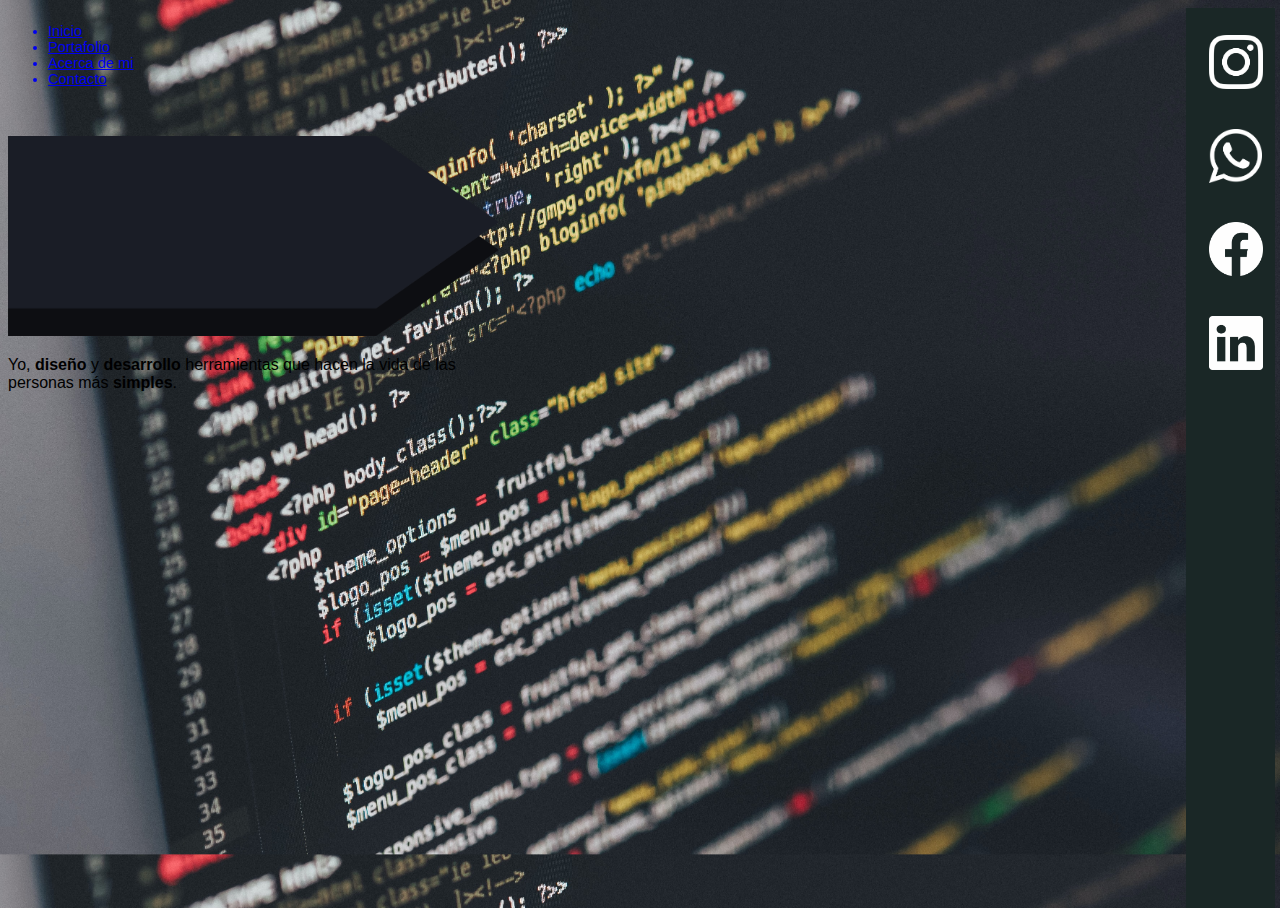
==== index.html @ 1d65136a "Se añadio el menú superior del header. Se añadio la toolbar de redes sociales, se añadio el Hero y e" ====
<!DOCTYPE html>
<html lang="en">
<head>
    <meta charset="UTF-8">
    <meta name="viewport" content="width=device-width, initial-scale=1.0">
    <title>Bonell Martinez</title>
    <link rel="stylesheet" href="stylesheet.css"/>
    
</head>
<body class="body">
    
    <header class="header">
        <div class="menu-container">
            <ul>
                <a href="#">
                <li>
                    Inicio
                </li>
                </a>
                <a href="#">
                <li>
                    Portafolio
                </li>
                </a>
                <a href="#">
                <li>
                    Acerca de mi
                </li>
                </a>
                <a href="#">
                <li>
                    Contacto
                </li>
                </a>
            </ul>
        </div>  
</header>
<div class="hero">
    <img src="herobase.png" class="herobase">
    <div class="hero-text">
        <p>
            Yo, <strong>diseño</strong> y <strong>desarrollo</strong>
            herramientas que
            hacen la vida de las personas 
            más <strong>simples</strong>.
        </p>
    </div>
</div>

<div class="socialmedia-bar">
    <a href="https://www.facebook.com/bonell.a.martinez" target="_blank">
        <img src="instalogo.png" class="social-logo"> <br>
    </a>
    <a href="https://www.facebook.com/bonell.a.martinez" target="_blank">
        <img src="whatlogo.png" class="social-logo"> <br>
    </a>
    <a href="https://www.facebook.com/bonell.a.martinez" target="_blank">
        <img src="facelogo.png" class="social-logo"> <br>
    </a>
    <a href="https://www.facebook.com/bonell.a.martinez" target="_blank">
        <img src="linklogo.png" class="social-logo"> <br>
    </a>
</div>

    <main class="main">

    </main>
    <footer class="footer">

    </footer>
</body>
</html>
---- stylesheet.css ----
.body{
    background-image: url("background1.jpg");
    background-size: 100% auto;
}
.header{
    background-color: rgba(255, 0, 0, 0);
    height: 10%;
    width: 85%;
    margin-top: 0%;
    margin-left: 0%;
    position: absolute;
    border-left-width: 0%;
}

.menu-container{
    list-style: none;
    height: auto;
    width: auto;
    margin-top: 0%;
    margin-left: 0%;
    color: whitesmoke;
    font-family: -apple-system, BlinkMacSystemFont, 'Segoe UI', Roboto, Oxygen, Ubuntu, Cantarell, 'Open Sans', 'Helvetica Neue', sans-serif;
    font-size: 11pt;
}

.hero{
    position: absolute;
    margin-top: 10%;
}

.herobase{
    height: 200px;
    width: auto;
    position: relative;
}

.hero-text{
    position: absolute;
    font-family: -apple-system, BlinkMacSystemFont, 'Segoe UI', Roboto, Oxygen, Ubuntu, Cantarell, 'Open Sans', 'Helvetica Neue', sans-serif;

}

.socialmedia-bar{
    box-shadow: rgb(11, 17, 17);
    box-shadow: 3pt;
    position: absolute;
    background-color: rgb(26,39,38);
    height: 100%;
    width: 7%;
    margin-top: 0px;
    margin-left: 92%;
}

.social-logo{

    height: 6%;
    margin-left: 16%;
    margin-top: 20%;
    width: auto;
    padding: 10%;
}
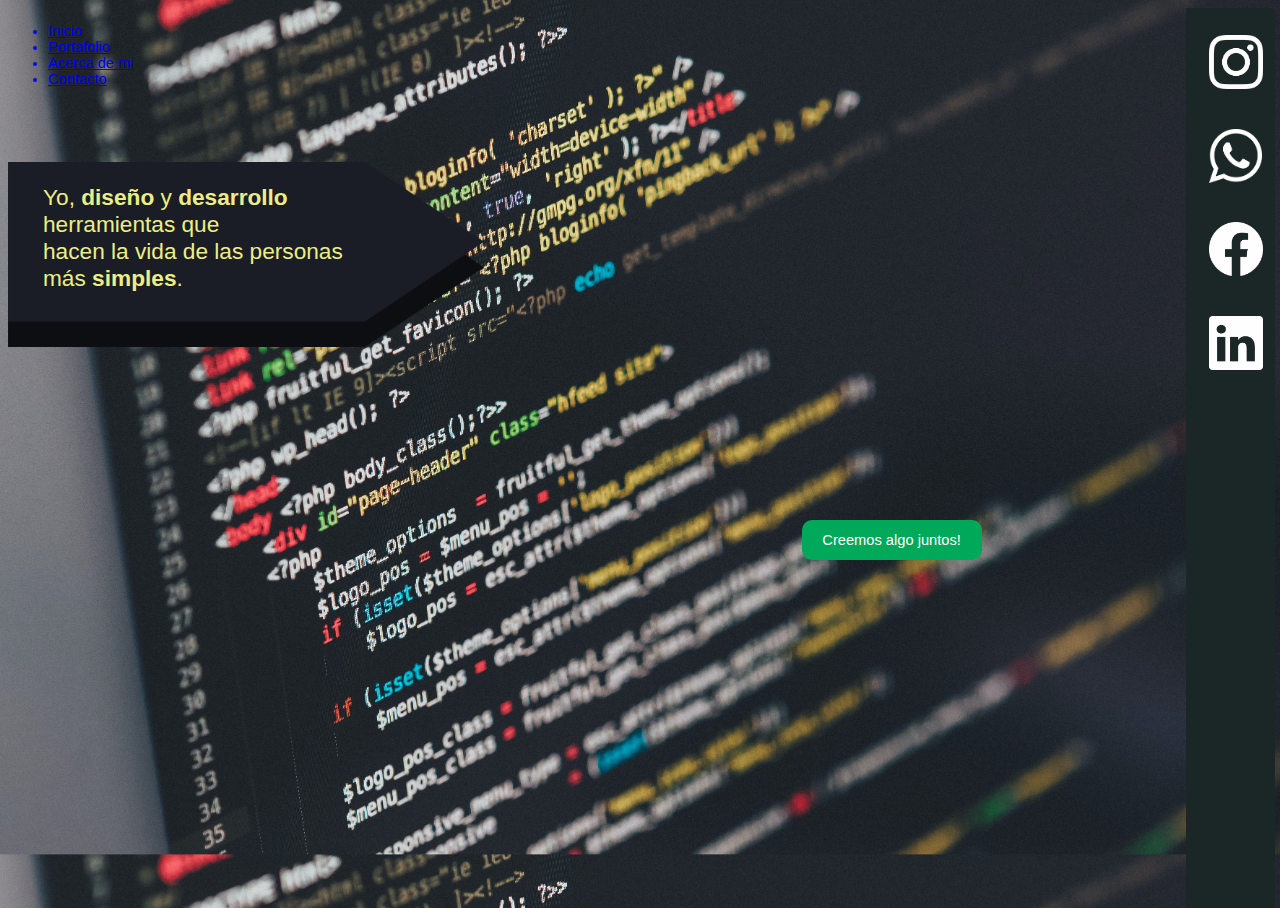
==== commit f678609a: "Se añadió  un fondo para la sección Hero, Se ajusto la resolución de la pagina debido a cambios en e" ====
--- a/index.html
+++ b/index.html
@@ -36,13 +36,12 @@
         </div>  
 </header>
 <div class="hero">
-    <img src="herobase.png" class="herobase">
     <div class="hero-text">
         <p>
-            Yo, <strong>diseño</strong> y <strong>desarrollo</strong>
-            herramientas que
-            hacen la vida de las personas 
-            más <strong>simples</strong>.
+            Yo, <strong>diseño</strong> y <strong>desarrollo</strong> <br>
+            herramientas que <br>
+            hacen la vida de las personas <br>
+            más <strong>simples</strong>. <br>
         </p>
     </div>
 </div>
@@ -61,7 +60,7 @@
         <img src="linklogo.png" class="social-logo"> <br>
     </a>
 </div>
-
+<a href="https://www.facebook.com/bonell.a.martinez" target="_blank"><button class="hero-button">Creemos algo juntos!</button></a>
     <main class="main">
 
     </main>
--- a/stylesheet.css
+++ b/stylesheet.css
@@ -25,20 +25,23 @@
 
 .hero{
     position: absolute;
-    margin-top: 10%;
-}
-
-.herobase{
-    height: 200px;
-    width: auto;
-    position: relative;
+    height: 500px;
+    width: 700px;
+    margin-top: 12%;
+    background-image: url("herobase.png");
+    background-size: 68% 37%;
+    background-repeat: no-repeat;
 }
 
 .hero-text{
     position: absolute;
+    margin-bottom: 10%;
+    margin-left: 5%;
     font-family: -apple-system, BlinkMacSystemFont, 'Segoe UI', Roboto, Oxygen, Ubuntu, Cantarell, 'Open Sans', 'Helvetica Neue', sans-serif;
+    font-size: 17pt;
+    color: rgb(236, 238, 132);
+}
 
-}
 
 .socialmedia-bar{
     box-shadow: rgb(11, 17, 17);
@@ -59,3 +62,18 @@
     width: auto;
     padding: 10%;
 }
+
+.hero-button{
+    background: rgb(0, 168, 89);
+    position: absolute;
+    margin-top: 40%;
+    margin-left: 62%;
+    color: rgb(255, 255, 255);
+    font-family: Arial, "Helvetica Neue", Helvetica, sans-serif;
+    font-size: 11pt;
+    height: 40px;
+    width: 180px;
+    box-shadow: black;
+    border-radius: 10px;
+    border-color: rgba(239, 241, 104, 0)
+}
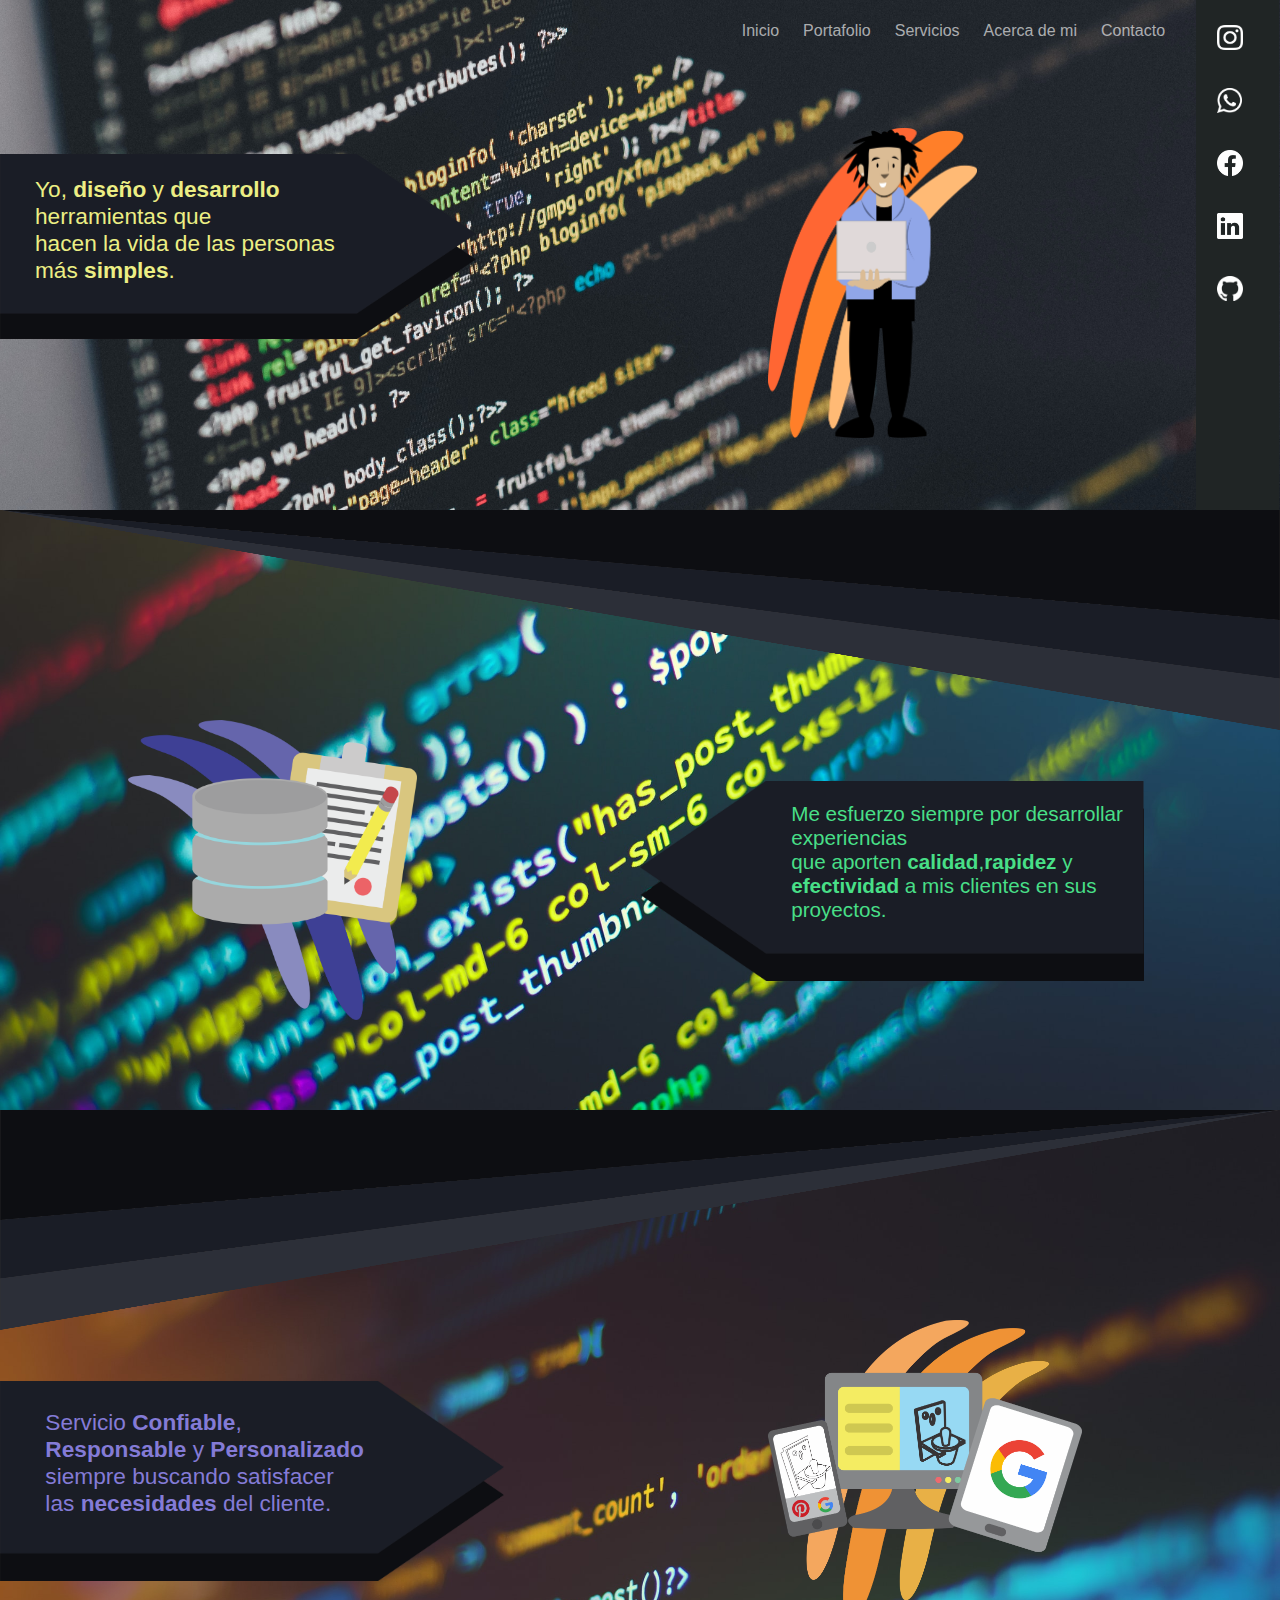
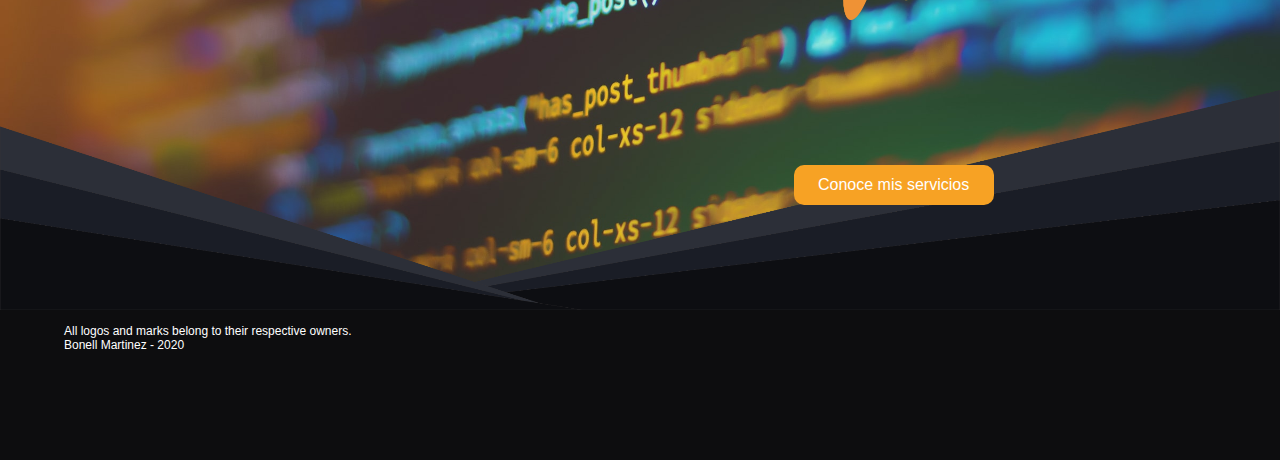
==== commit d5a4ed33: "Añadidas las secciones: Proyectos y Servicios. Añadidos Los Dummies Respectivos a cada sección, añad" ====
--- a/index.html
+++ b/index.html
@@ -8,33 +8,51 @@
     
 </head>
 <body class="body">
-    
+
+    <div class="menu-hero-toolbar-section">
+
     <header class="header">
         <div class="menu-container">
+            <nav>
             <ul>
-                <a href="#">
+               
                 <li>
+                    <a href="index.html">
                     Inicio
+                    </a>
                 </li>
-                </a>
-                <a href="#">
+                
+                
                 <li>
+                    <a href="#">
                     Portafolio
+                    </a>
                 </li>
-                </a>
-                <a href="#">
+
                 <li>
+                    <a href="#">
+                    Servicios
+                    </a>
+                </li>
+                
+                <li>
+                    <a href="#">
                     Acerca de mi
+                    </a>
                 </li>
-                </a>
-                <a href="#">
+                
+                
                 <li>
+                    <a href="contacto.html">
                     Contacto
+                    </a>
                 </li>
-                </a>
+               
             </ul>
+            </nav>
         </div>  
-</header>
+    </header>
+
 <div class="hero">
     <div class="hero-text">
         <p>
@@ -46,8 +64,12 @@
     </div>
 </div>
 
+    <div class="hero-dummie">
+    </div>
+    
+
 <div class="socialmedia-bar">
-    <a href="https://www.facebook.com/bonell.a.martinez" target="_blank">
+    <a href="https://www.instagram.com/bonellxo/?fbclid=IwAR22lCiCNlX4wvjppSrm4SCtqjmBrJ19cU_tzvPt7XZ65zmupzCPkIQTHYk" target="_blank">
         <img src="instalogo.png" class="social-logo"> <br>
     </a>
     <a href="https://www.facebook.com/bonell.a.martinez" target="_blank">
@@ -56,16 +78,70 @@
     <a href="https://www.facebook.com/bonell.a.martinez" target="_blank">
         <img src="facelogo.png" class="social-logo"> <br>
     </a>
-    <a href="https://www.facebook.com/bonell.a.martinez" target="_blank">
+    <a href="https://www.linkedin.com/in/bonell-martinez-3790311a7/" target="_blank">
         <img src="linklogo.png" class="social-logo"> <br>
     </a>
+    <a href="https://github.com/Bonellxo" target="_blank">
+        <img src="githublogo.png" class="social-logo"> <br>
+    </a>
 </div>
+
 <a href="https://www.facebook.com/bonell.a.martinez" target="_blank"><button class="hero-button">Creemos algo juntos!</button></a>
-    <main class="main">
+</div>
+</div>
 
-    </main>
+<div class="projects-section">  
+
+    <div class="projects-divisor-container">
+    </div>
+
+<div class="projects-hero">
+    <div class="projects-hero-text"> 
+    <p> 
+        Me esfuerzo siempre por desarrollar experiencias <br>
+        que aporten <strong>calidad</strong>,<strong>rapidez</strong> y <strong>efectividad</strong> 
+         a mis clientes en sus proyectos.
+    </p> 
+    </div>
+</div>
+    
+    <div class="projects-dummie">
+    </div>
+
+    <a href="https://www.facebook.com/bonell.a.martinez" target="_blank"><button class="projects-button">Echa un vistazo a mis proyectos</button></a>
+
+</div>
+
+<div class="services-section">
+    <div class="services-divisor-container">      
+    </div>
+
+    <div class="services-hero">
+        <div class="services-hero-text">
+            <p>
+            Servicio <strong>Confiable</strong>,<br>
+            <strong>Responsable </strong>y <strong>Personalizado</strong> <br>
+            siempre buscando satisfacer<br>
+            las <strong> necesidades </strong> del cliente.<br>
+            </p>
+        </div>
+    </div>
+
+    <div class="services-dummie">
+    </div>
+
+    <a href="https://www.facebook.com/bonell.a.martinez" target="_blank"><button class="services-button">Conoce mis servicios</button></a>
+
+    <div class="divisor-footer">
+    </div>
+</div>
+    
     <footer class="footer">
-
+        <br>
+        <p class="footer-text">  
+            All logos and marks belong to their respective owners. <br>
+            Bonell Martinez - 2020 <br>
+        </p>
     </footer>
 </body>
 </html>--- a/stylesheet.css
+++ b/stylesheet.css
@@ -1,7 +1,18 @@
-.body{
+body{
+    margin: 0;
+    padding: 0;
+    width: 100%;
+}
+.menu-hero-toolbar-section{
+    position: relative;
+    height: 510px;
+    width: 100%;
     background-image: url("background1.jpg");
     background-size: 100% auto;
-}
+    background-color: rgb(26,39,38);
+    background-repeat: no-repeat;
+}
+
 .header{
     background-color: rgba(255, 0, 0, 0);
     height: 10%;
@@ -13,15 +24,36 @@
 }
 
 .menu-container{
+    position: absolute;
+    margin-left: 8%;
+    width: 100%;
+    height: 100px;
+}
+nav{
+   float: right;
+}
+nav ul {
+    padding: 0;
     list-style: none;
-    height: auto;
-    width: auto;
-    margin-top: 0%;
-    margin-left: 0%;
-    color: whitesmoke;
-    font-family: -apple-system, BlinkMacSystemFont, 'Segoe UI', Roboto, Oxygen, Ubuntu, Cantarell, 'Open Sans', 'Helvetica Neue', sans-serif;
-    font-size: 11pt;
-}
+}
+
+    nav ul li {
+        display: inline-block;
+        line-height: 30px;
+    }
+        
+        nav ul li a {
+            padding: 0 10px;
+            text-decoration: none;
+            color:rgba(255, 255, 255, 0.623);
+            font-family: -apple-system, BlinkMacSystemFont, 'Segoe UI', Roboto, Oxygen, Ubuntu, Cantarell, 'Open Sans', 'Helvetica Neue', sans-serif;
+            
+        }
+        
+            nav ul li a:hover {
+                display: inline;
+                color: white;
+            }
 
 .hero{
     position: absolute;
@@ -42,21 +74,28 @@
     color: rgb(236, 238, 132);
 }
 
+.hero-dummie{
+    position: absolute;
+    background: url("dummie.png");
+    background-size: auto 100%;
+    background-repeat: no-repeat;
+    width: 220px;
+    height: 310px;
+    margin-top: 10%;
+    margin-left: 60%;
+}
 
 .socialmedia-bar{
-    box-shadow: rgb(11, 17, 17);
-    box-shadow: 3pt;
-    position: absolute;
-    background-color: rgb(26,39,38);
+    position: absolute;
+    background-color: rgb(32, 37, 37);
     height: 100%;
-    width: 7%;
+    width: 6.5%;
     margin-top: 0px;
-    margin-left: 92%;
+    margin-left: 93.4%;
 }
 
 .social-logo{
-
-    height: 6%;
+    height: 5%;
     margin-left: 16%;
     margin-top: 20%;
     width: auto;
@@ -66,7 +105,7 @@
 .hero-button{
     background: rgb(0, 168, 89);
     position: absolute;
-    margin-top: 40%;
+    margin-top: 42%;
     margin-left: 62%;
     color: rgb(255, 255, 255);
     font-family: Arial, "Helvetica Neue", Helvetica, sans-serif;
@@ -75,5 +114,171 @@
     width: 180px;
     box-shadow: black;
     border-radius: 10px;
-    border-color: rgba(239, 241, 104, 0)
-}
+    border-color: rgba(239, 241, 104, 0);
+}
+
+.projects-section{
+    position: relative;
+    height: 600px;
+    width: 100%;
+    background-image: url("background2.jpg");
+    background-size: 100% auto;
+    background-color: rgb(26,39,38);
+    background-repeat: no-repeat;
+}
+
+.projects-divisor-container{
+    height: 220px;
+    width: 100%;
+    background-image: url("divisorleft.png");
+    background-size: 100% 220px;
+    background-color: rgba(26, 39, 38, 0);
+    background-repeat: no-repeat;
+}
+
+.projects-hero{
+    position: absolute;
+    float: right;
+    width: 504px;
+    height: 200px;
+    margin-top: 4%;
+    margin-left: 50%;
+    background-image: url("herobaseleft.png");
+    background-size: 100% 100%;
+    background-repeat: no-repeat;
+}
+
+.projects-hero-text{
+    position: absolute;
+    margin-top: 0%;
+    margin-left: 30%;
+    font-family: -apple-system, BlinkMacSystemFont, 'Segoe UI', Roboto, Oxygen, Ubuntu, Cantarell, 'Open Sans', 'Helvetica Neue', sans-serif;
+    font-size: 15.5pt;
+    color: rgb(72, 223, 135);
+}
+
+.projects-dummie{
+    position: absolute;
+    background: url("dummie2.png");
+    background-size: auto 100%;
+    background-repeat: no-repeat;
+    width: 530px;
+    height: 300px;
+    margin-top: -10px;
+    margin-left: 10%;
+}
+
+.projects-button{
+    margin: 0;
+    position: absolute;
+    background: rgb(46, 81, 235);
+    margin-top: 31%;
+    margin-left: 14%;
+    color: rgb(255, 255, 255);
+    font-family: Arial, "Helvetica Neue", Helvetica, sans-serif;
+    font-size: 11.5pt;
+    height: 40px;
+    width: 250px;
+    box-shadow: black;
+    border-radius: 10px;
+    border-color: rgba(239, 241, 104, 0);
+}
+
+.services-section{
+    position: relative;
+    height: 800px;
+    width: 100%;
+    background-image: url("background3.jpg");
+    background-size: 100% 100%;
+    background-color: rgb(26,39,38);
+    background-repeat: no-repeat;
+    padding: 0px;
+    margin: 0px;
+}
+
+.services-divisor-container{
+    height: 220px;
+    width: 100%;
+    background-image: url("divisorright.png");
+    background-size: 100% 220px;
+    background-color: rgba(26, 39, 38, 0);
+    background-repeat: no-repeat;
+}
+
+.services-hero{
+    position: absolute;
+    width: 504px;
+    height: 200px;
+    margin-top: 4%;
+    margin-left: 0%;
+    background-image: url("herobase.png");
+    background-size: 100% 100%;
+    background-repeat: no-repeat;
+}
+
+.services-hero-text{
+    padding: 0px;
+    margin: 0px;
+    position: absolute;
+    margin-top: 1%;
+    margin-left: 9%;
+    font-family: -apple-system, BlinkMacSystemFont, 'Segoe UI', Roboto, Oxygen, Ubuntu, Cantarell, 'Open Sans', 'Helvetica Neue', sans-serif;
+    font-size: 17pt;
+    color: rgb(132, 123, 214)
+}
+
+.services-dummie{
+    position: absolute;
+    background: url("dummie3.png");
+    background-size: auto 100%;
+    background-repeat: no-repeat;
+    width: 530px;
+    height: 300px;
+    margin-top: -10px;
+    margin-left: 60%;
+}
+
+.services-button{
+    margin: 0;
+    position: absolute;
+    background: rgb(247, 162, 36);
+    margin-top: 34%;
+    margin-left: 62%;
+    color: rgb(255, 255, 255);
+    font-family: Arial, "Helvetica Neue", Helvetica, sans-serif;
+    font-size: 12pt;
+    height: 40px;
+    width: 200px;
+    box-shadow: black;
+    border-radius: 10px;
+    border-color: rgba(239, 241, 104, 0);
+}
+
+.divisor-footer{
+    height: 220px;
+    width: 100%;
+    margin-top: 360px;
+    background-image: url("divisorfooter.png");
+    background-size: 100% 220px;
+    background-color: rgba(26, 39, 38, 0);
+    background-repeat: repeat;
+}
+
+.footer{
+    margin: 0;
+    padding: 0;
+    background-color: rgb(13, 13, 15);
+    width: 100%;
+    height: 150px;
+    color: white;
+    font-family: -apple-system, BlinkMacSystemFont, 'Segoe UI', Roboto, Oxygen, Ubuntu, Cantarell, 'Open Sans', 'Helvetica Neue', sans-serif;
+    font-size: 9pt;
+}
+
+.footer-text{
+    margin: 0px;
+    background-color: rgb(13, 13, 15);
+    margin-left:5%;
+    width: auto;
+    height: auto;
+}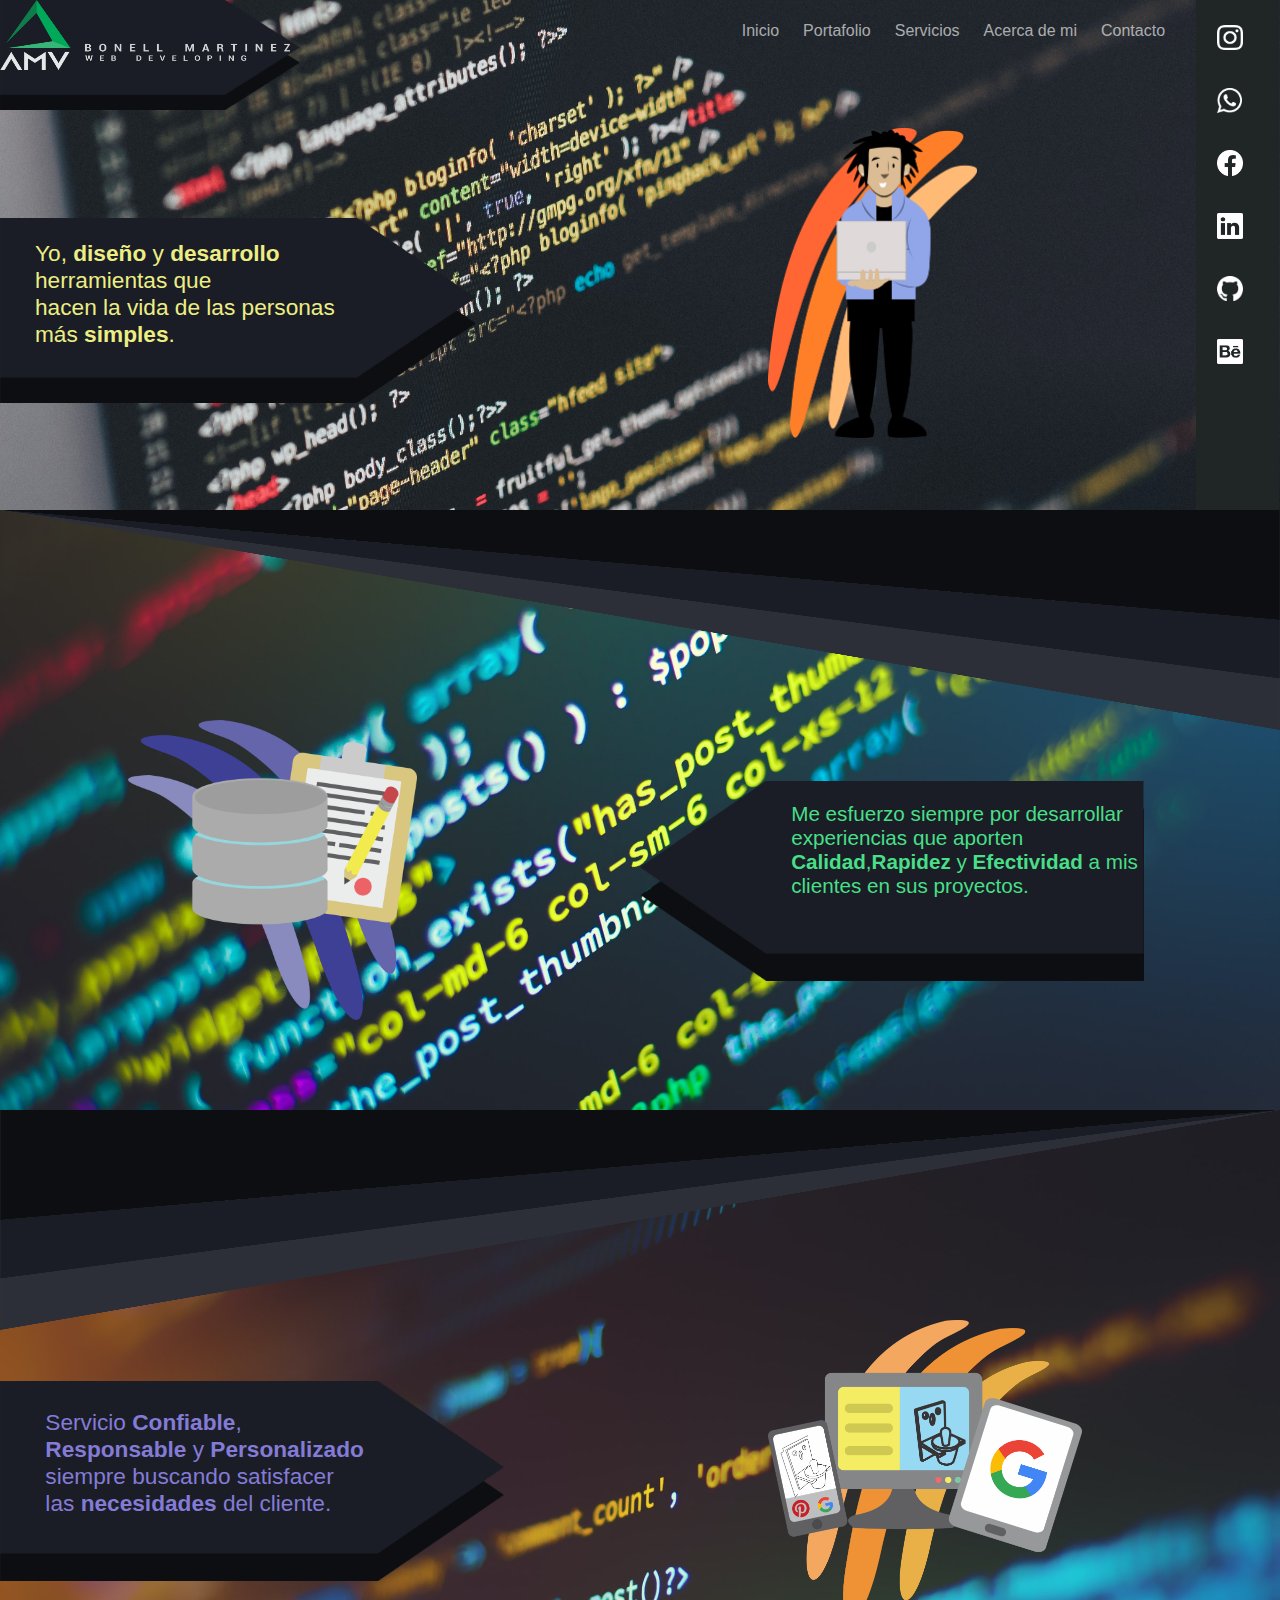
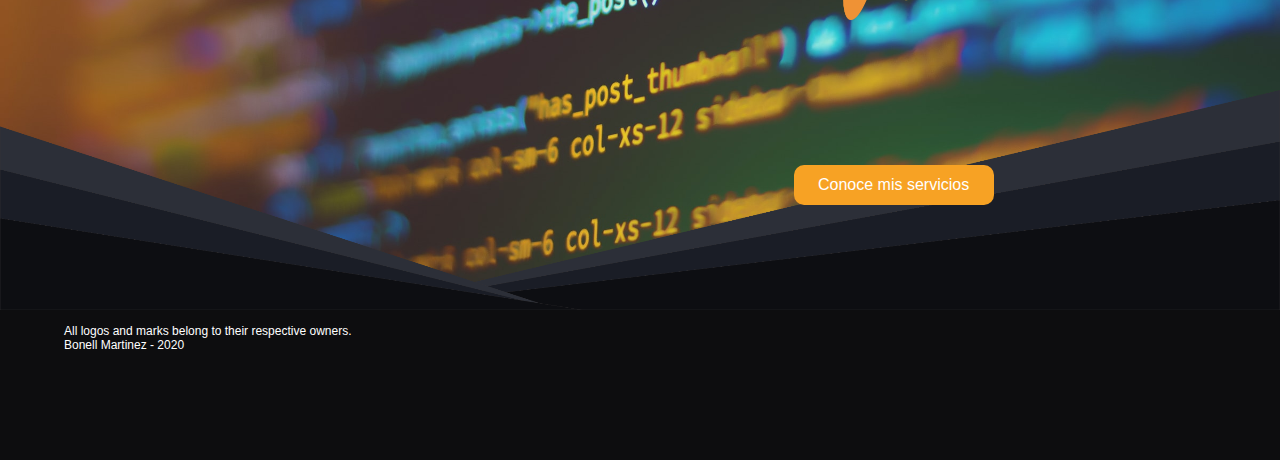
==== commit d7777359: "Se añadió la sección Contacto, se le añadió estilos y enlaces a las redes sociales. Se añadió la sec" ====
--- a/index.html
+++ b/index.html
@@ -3,14 +3,23 @@
 <head>
     <meta charset="UTF-8">
     <meta name="viewport" content="width=device-width, initial-scale=1.0">
-    <title>Bonell Martinez</title>
+    <title>Inicio - BonellAMV</title>
     <link rel="stylesheet" href="stylesheet.css"/>
-    
+    <link rel="icon"  type="image/png" href="favicon.png">
 </head>
 <body class="body">
 
     <div class="menu-hero-toolbar-section">
 
+        
+
+        <div class="logo-container">
+        <a href="index.html">
+           <img src="amvhorlogo.png" alt="companylogo" width="290" height="70">
+        </a> 
+        </div>
+  
+    
     <header class="header">
         <div class="menu-container">
             <nav>
@@ -36,7 +45,7 @@
                 </li>
                 
                 <li>
-                    <a href="#">
+                    <a href="acercade.html">
                     Acerca de mi
                     </a>
                 </li>
@@ -84,9 +93,13 @@
     <a href="https://github.com/Bonellxo" target="_blank">
         <img src="githublogo.png" class="social-logo"> <br>
     </a>
+
+    <a href="https://www.behance.net/bmartinez" target="_blank">
+        <img src="behancelogo.png" class="social-logo"> <br>
+    </a>
 </div>
 
-<a href="https://www.facebook.com/bonell.a.martinez" target="_blank"><button class="hero-button">Creemos algo juntos!</button></a>
+<a href="contacto.html"><button class="hero-button">Creemos algo juntos!</button></a>
 </div>
 </div>
 
@@ -98,8 +111,8 @@
 <div class="projects-hero">
     <div class="projects-hero-text"> 
     <p> 
-        Me esfuerzo siempre por desarrollar experiencias <br>
-        que aporten <strong>calidad</strong>,<strong>rapidez</strong> y <strong>efectividad</strong> 
+        Me esfuerzo siempre por desarrollar experiencias que aporten <br>
+        <strong>Calidad</strong>,<strong>Rapidez</strong> y <strong>Efectividad</strong> 
          a mis clientes en sus proyectos.
     </p> 
     </div>
--- a/stylesheet.css
+++ b/stylesheet.css
@@ -3,6 +3,24 @@
     padding: 0;
     width: 100%;
 }
+
+.logo-container{
+    margin-top: 0px;
+    margin-left: 0px;
+    position: absolute;
+    height: 110px;
+    width: 300px;
+    background-image: url("herobase.png");
+    background-size: 100% 100%;
+    background-repeat: no-repeat;
+}
+
+.logo{
+    position: absolute;
+    margin-top: 5px;
+    margin-left: 5px;
+}
+
 .menu-hero-toolbar-section{
     position: relative;
     height: 510px;
@@ -59,7 +77,7 @@
     position: absolute;
     height: 500px;
     width: 700px;
-    margin-top: 12%;
+    margin-top: 17%;
     background-image: url("herobase.png");
     background-size: 68% 37%;
     background-repeat: no-repeat;
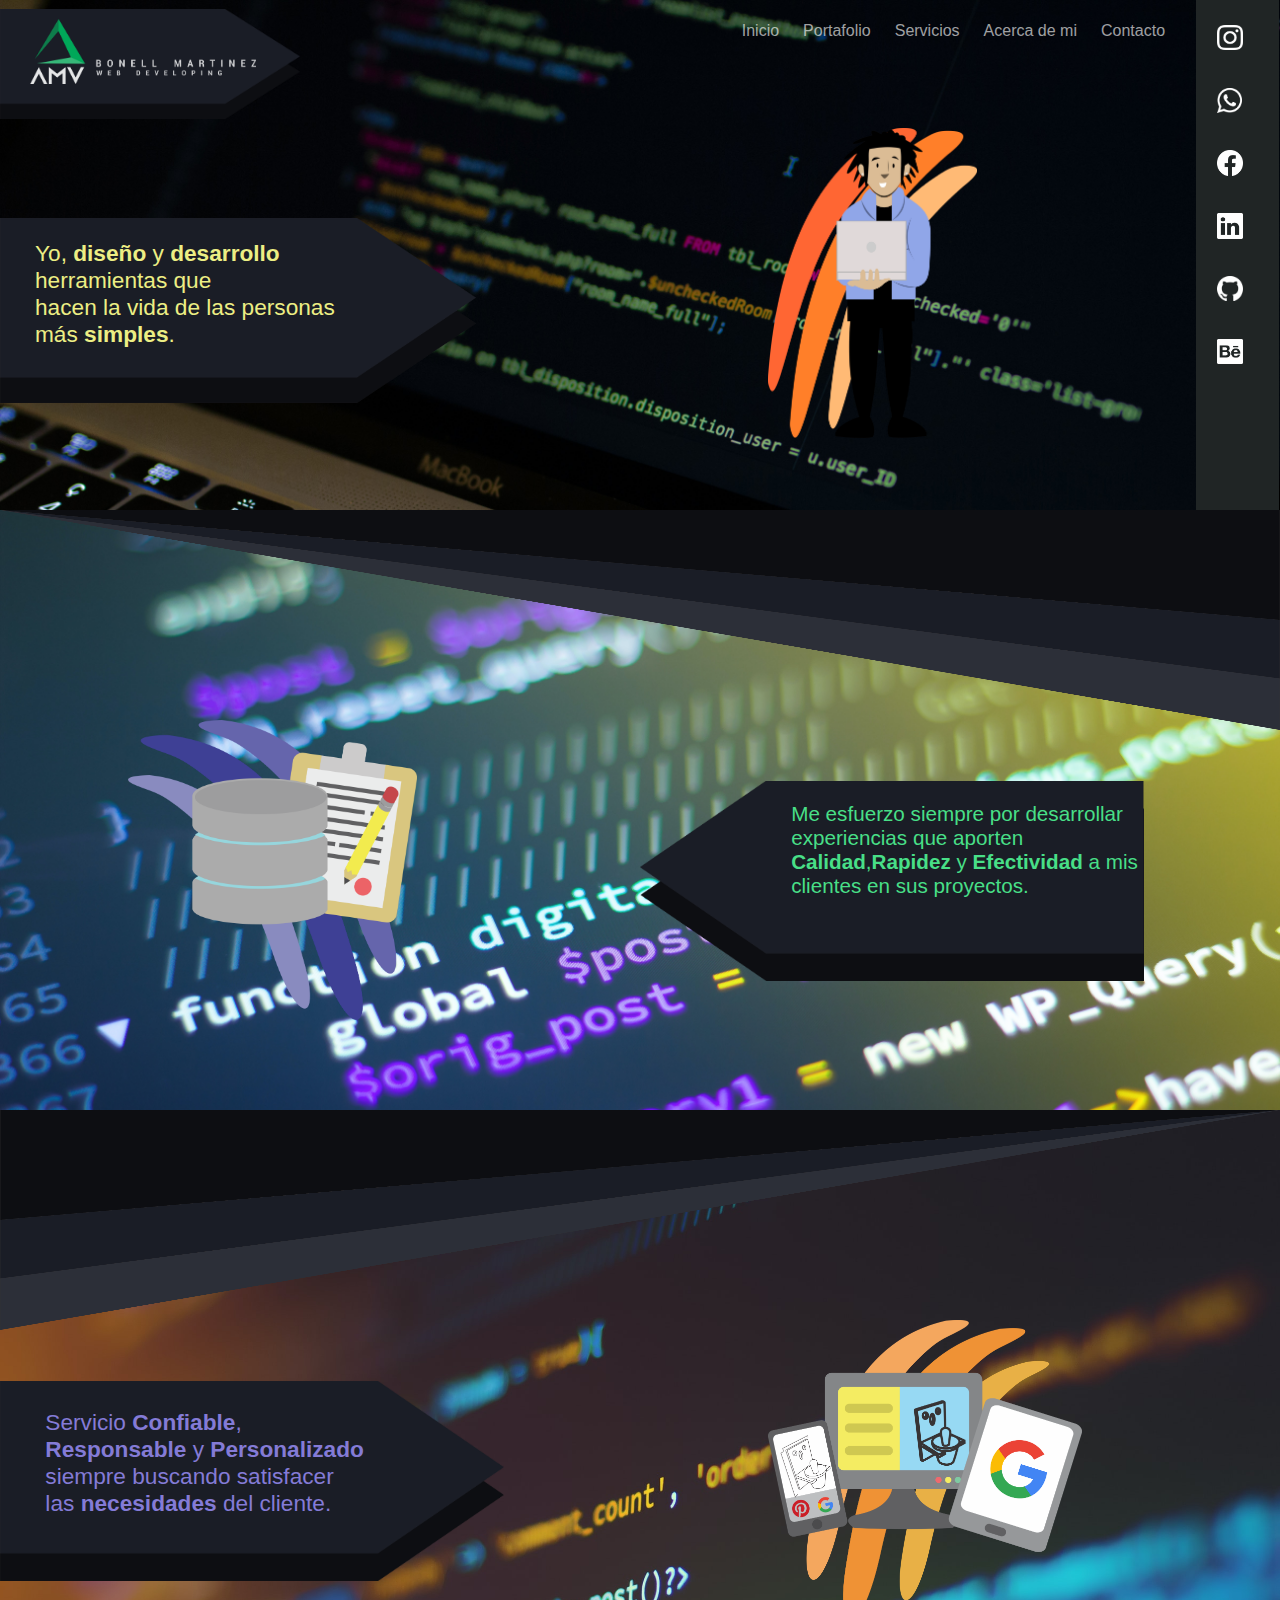
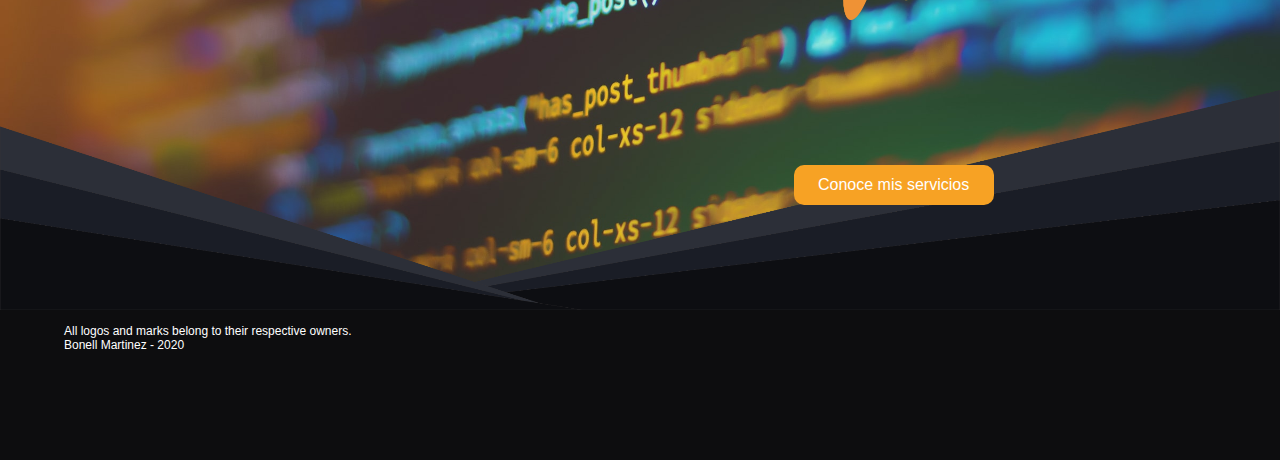
==== commit b8f36f56: "Se añadio el Logo de pagina a las otras secciones de la página que carecian de el mismo." ====
--- a/index.html
+++ b/index.html
@@ -14,8 +14,8 @@
         
 
         <div class="logo-container">
-        <a href="index.html">
-           <img src="amvhorlogo.png" alt="companylogo" width="290" height="70">
+        <a href="index.html" class="logo-link">
+           <img src="amvhorlogo.png" alt="companylogo" class="logo">
         </a> 
         </div>
   
--- a/stylesheet.css
+++ b/stylesheet.css
@@ -5,20 +5,27 @@
 }
 
 .logo-container{
-    margin-top: 0px;
+    position: absolute;
+    margin-top: 9px;
     margin-left: 0px;
-    position: absolute;
     height: 110px;
     width: 300px;
     background-image: url("herobase.png");
     background-size: 100% 100%;
     background-repeat: no-repeat;
 }
-
+.logo-link{
+    height: 65px;
+    width: 300px;
+    position: absolute;
+    margin-left: 10px;
+}
 .logo{
-    position: absolute;
-    margin-top: 5px;
-    margin-left: 5px;
+    height: 100%;
+    width: auto;
+    padding: 10px;  
+    margin-top: 0px;
+    margin-left: 10px;
 }
 
 .menu-hero-toolbar-section{
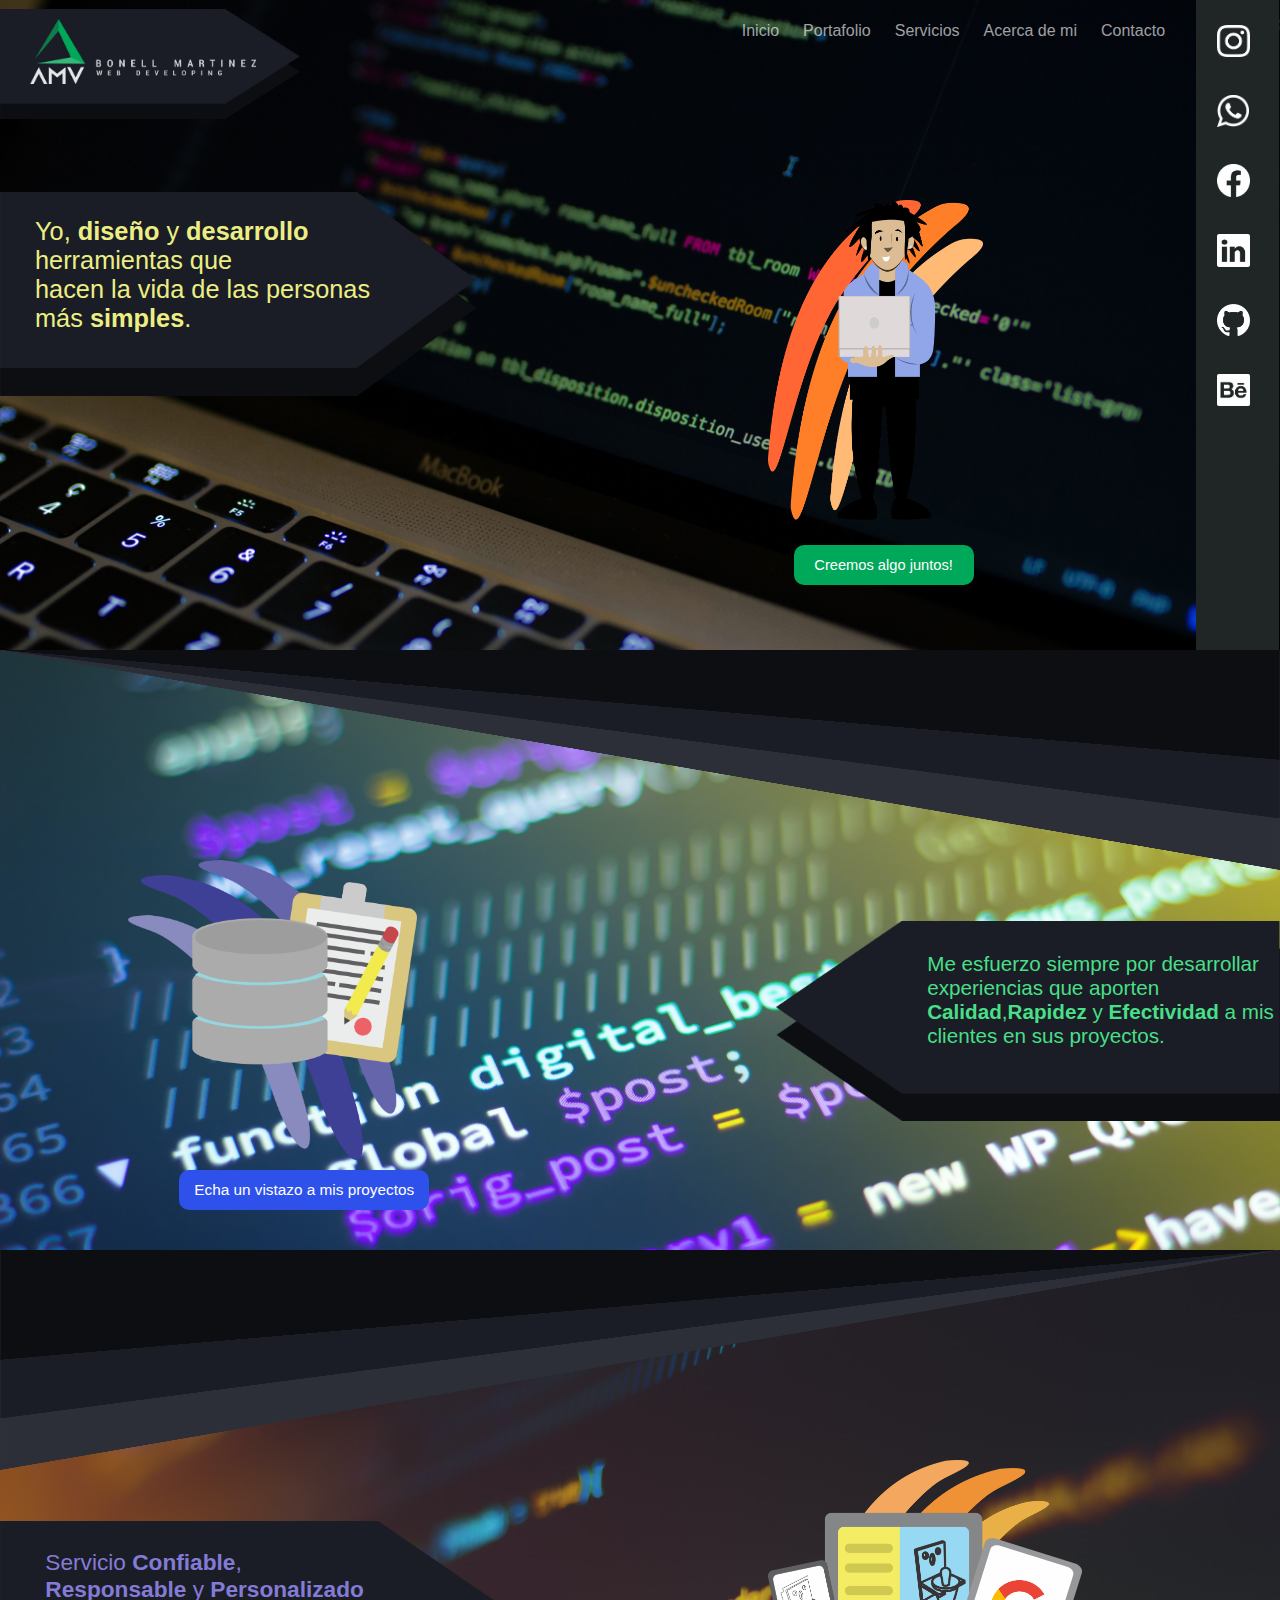
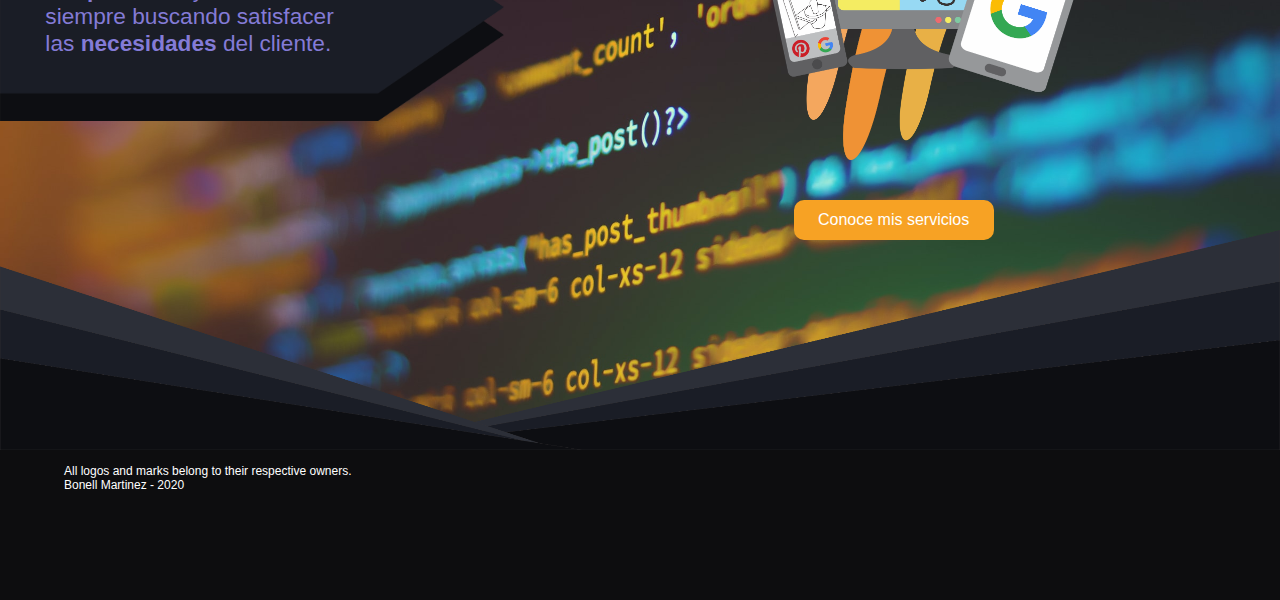
==== commit 3f4ea01b: "Se añadió fondo, logo y divisor al header de la sección de servicios. Se reajustaron algunas dimensi" ====
--- a/index.html
+++ b/index.html
@@ -143,7 +143,7 @@
     <div class="services-dummie">
     </div>
 
-    <a href="https://www.facebook.com/bonell.a.martinez" target="_blank"><button class="services-button">Conoce mis servicios</button></a>
+    <a href="servicios.html"><button class="services-button">Conoce mis servicios</button></a>
 
     <div class="divisor-footer">
     </div>
--- a/stylesheet.css
+++ b/stylesheet.css
@@ -30,7 +30,7 @@
 
 .menu-hero-toolbar-section{
     position: relative;
-    height: 510px;
+    height: 650px;
     width: 100%;
     background-image: url("background1.jpg");
     background-size: 100% auto;
@@ -82,9 +82,9 @@
 
 .hero{
     position: absolute;
-    height: 500px;
+    height: 550px;
     width: 700px;
-    margin-top: 17%;
+    margin-top: 15%;
     background-image: url("herobase.png");
     background-size: 68% 37%;
     background-repeat: no-repeat;
@@ -95,7 +95,7 @@
     margin-bottom: 10%;
     margin-left: 5%;
     font-family: -apple-system, BlinkMacSystemFont, 'Segoe UI', Roboto, Oxygen, Ubuntu, Cantarell, 'Open Sans', 'Helvetica Neue', sans-serif;
-    font-size: 17pt;
+    font-size: 19pt;
     color: rgb(236, 238, 132);
 }
 
@@ -104,9 +104,9 @@
     background: url("dummie.png");
     background-size: auto 100%;
     background-repeat: no-repeat;
-    width: 220px;
-    height: 310px;
-    margin-top: 10%;
+    width: 230px;
+    height: 320px;
+    bottom: 20%;
     margin-left: 60%;
 }
 
@@ -130,7 +130,7 @@
 .hero-button{
     background: rgb(0, 168, 89);
     position: absolute;
-    margin-top: 42%;
+    bottom: 10%;
     margin-left: 62%;
     color: rgb(255, 255, 255);
     font-family: Arial, "Helvetica Neue", Helvetica, sans-serif;
@@ -163,11 +163,10 @@
 
 .projects-hero{
     position: absolute;
-    float: right;
+    right: 0px;
     width: 504px;
     height: 200px;
     margin-top: 4%;
-    margin-left: 50%;
     background-image: url("herobaseleft.png");
     background-size: 100% 100%;
     background-repeat: no-repeat;
@@ -175,7 +174,7 @@
 
 .projects-hero-text{
     position: absolute;
-    margin-top: 0%;
+    margin-top: 10px;
     margin-left: 30%;
     font-family: -apple-system, BlinkMacSystemFont, 'Segoe UI', Roboto, Oxygen, Ubuntu, Cantarell, 'Open Sans', 'Helvetica Neue', sans-serif;
     font-size: 15.5pt;
@@ -197,7 +196,7 @@
     margin: 0;
     position: absolute;
     background: rgb(46, 81, 235);
-    margin-top: 31%;
+    margin-top: 300px;
     margin-left: 14%;
     color: rgb(255, 255, 255);
     font-family: Arial, "Helvetica Neue", Helvetica, sans-serif;
@@ -267,7 +266,7 @@
     margin: 0;
     position: absolute;
     background: rgb(247, 162, 36);
-    margin-top: 34%;
+    margin-top: 330px;
     margin-left: 62%;
     color: rgb(255, 255, 255);
     font-family: Arial, "Helvetica Neue", Helvetica, sans-serif;
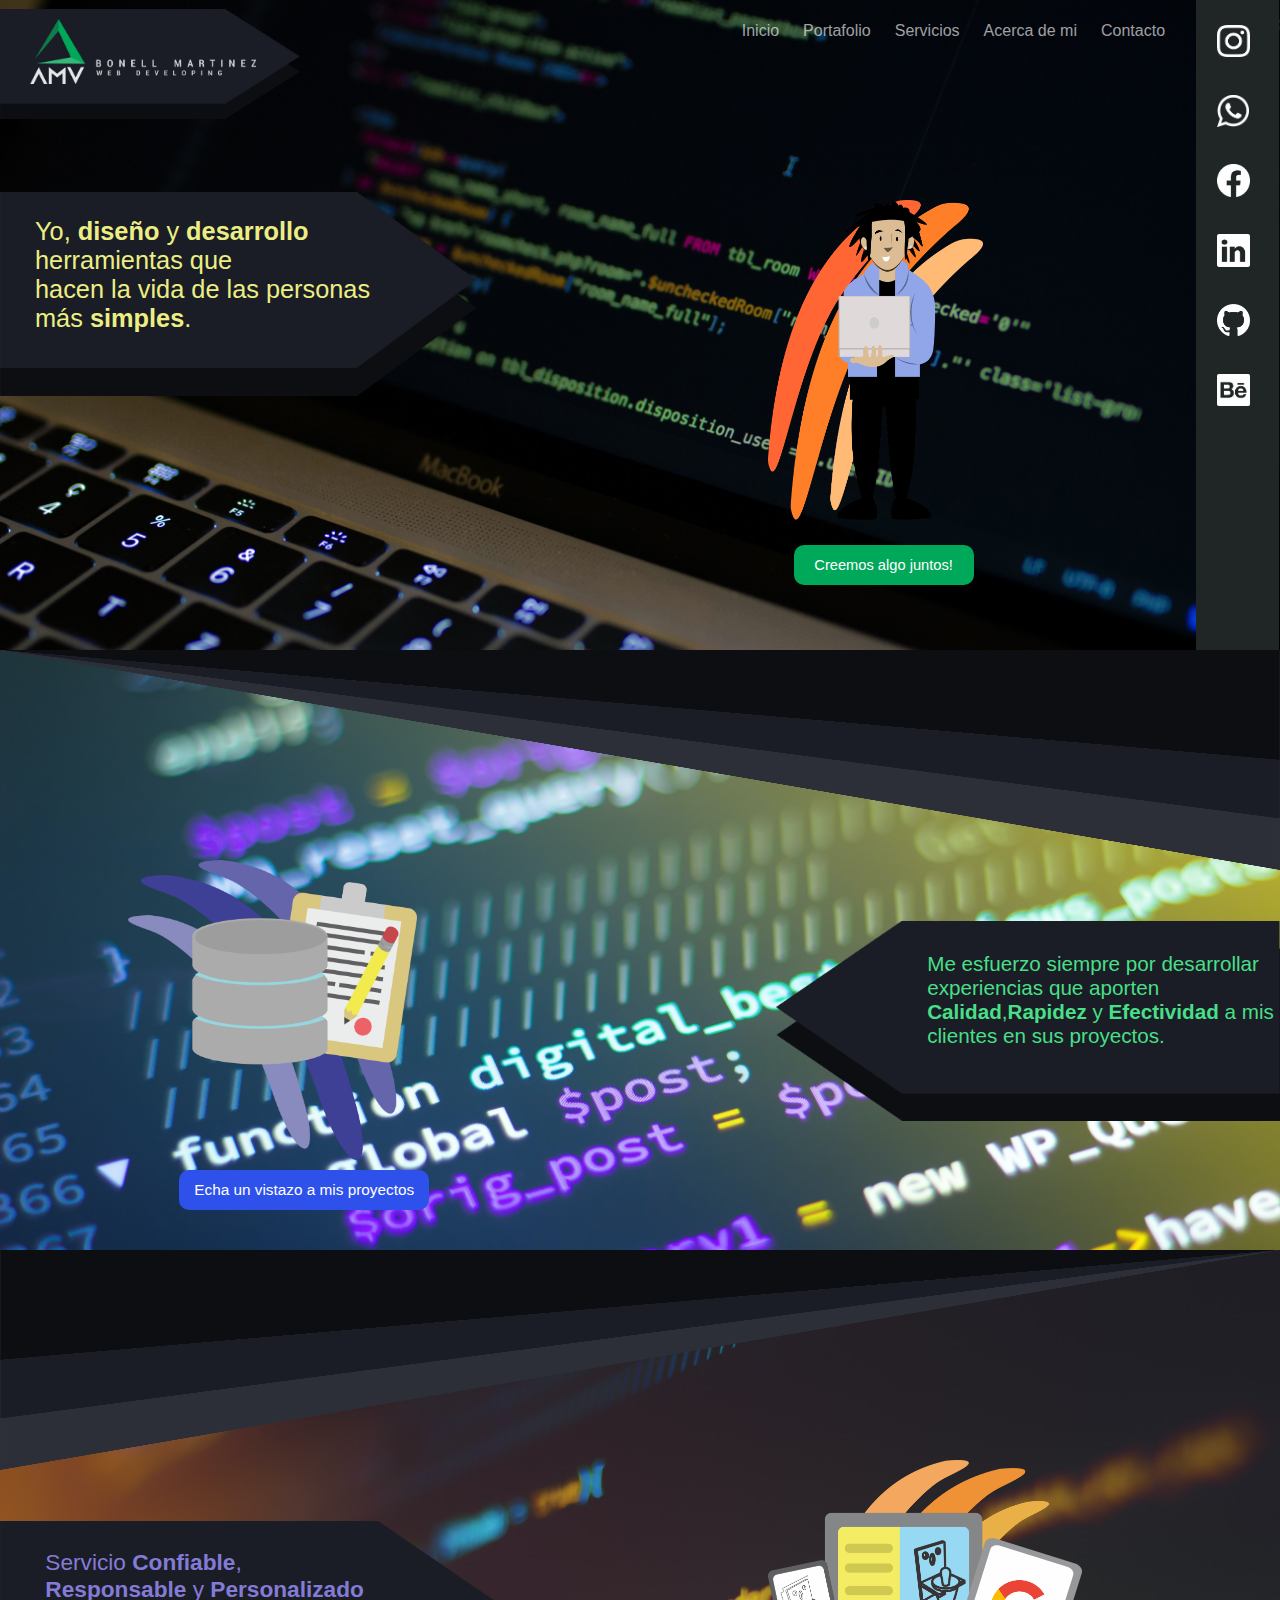
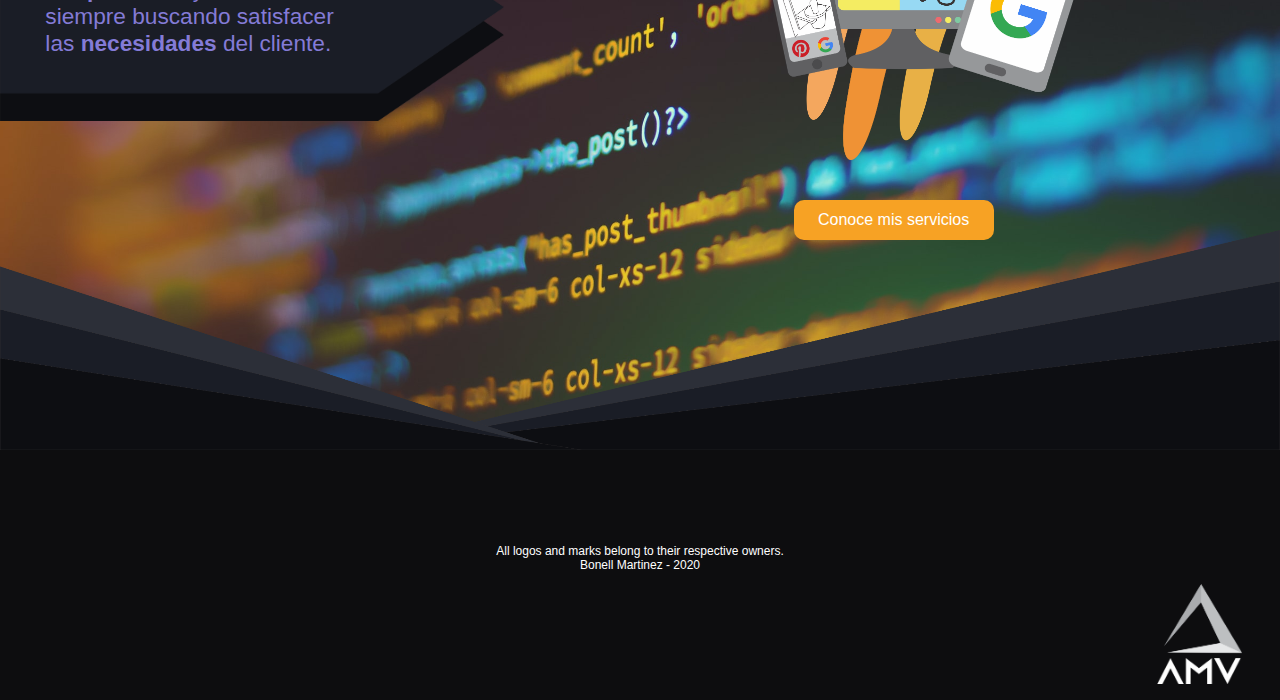
==== commit a77ff548: "Se añadió un logo al footer y se centró el texto en todas las secciones de la página. Se corrigió un" ====
--- a/index.html
+++ b/index.html
@@ -39,7 +39,7 @@
                 </li>
 
                 <li>
-                    <a href="#">
+                    <a href="servicios.html">
                     Servicios
                     </a>
                 </li>
@@ -147,6 +147,7 @@
 
     <div class="divisor-footer">
     </div>
+    
 </div>
     
     <footer class="footer">
@@ -155,6 +156,9 @@
             All logos and marks belong to their respective owners. <br>
             Bonell Martinez - 2020 <br>
         </p>
+        <a href="index.html">
+         <img src="amvwhitelogo.png" alt="whitelogo" class="footer-logo">   
+        </a>
     </footer>
 </body>
 </html>--- a/stylesheet.css
+++ b/stylesheet.css
@@ -289,20 +289,30 @@
 }
 
 .footer{
+    position: absolute;
     margin: 0;
     padding: 0;
     background-color: rgb(13, 13, 15);
     width: 100%;
-    height: 150px;
+    height: 250px;
     color: white;
     font-family: -apple-system, BlinkMacSystemFont, 'Segoe UI', Roboto, Oxygen, Ubuntu, Cantarell, 'Open Sans', 'Helvetica Neue', sans-serif;
     font-size: 9pt;
 }
 
 .footer-text{
-    margin: 0px;
+    position: relative;
+    text-align: center;
+    margin-top: 80px;
     background-color: rgb(13, 13, 15);
-    margin-left:5%;
     width: auto;
     height: auto;
+}
+
+.footer-logo{
+    position: absolute;
+    right: 3%;
+    margin-bottom: -100px;
+    height:100px;
+    width: auto;
 }